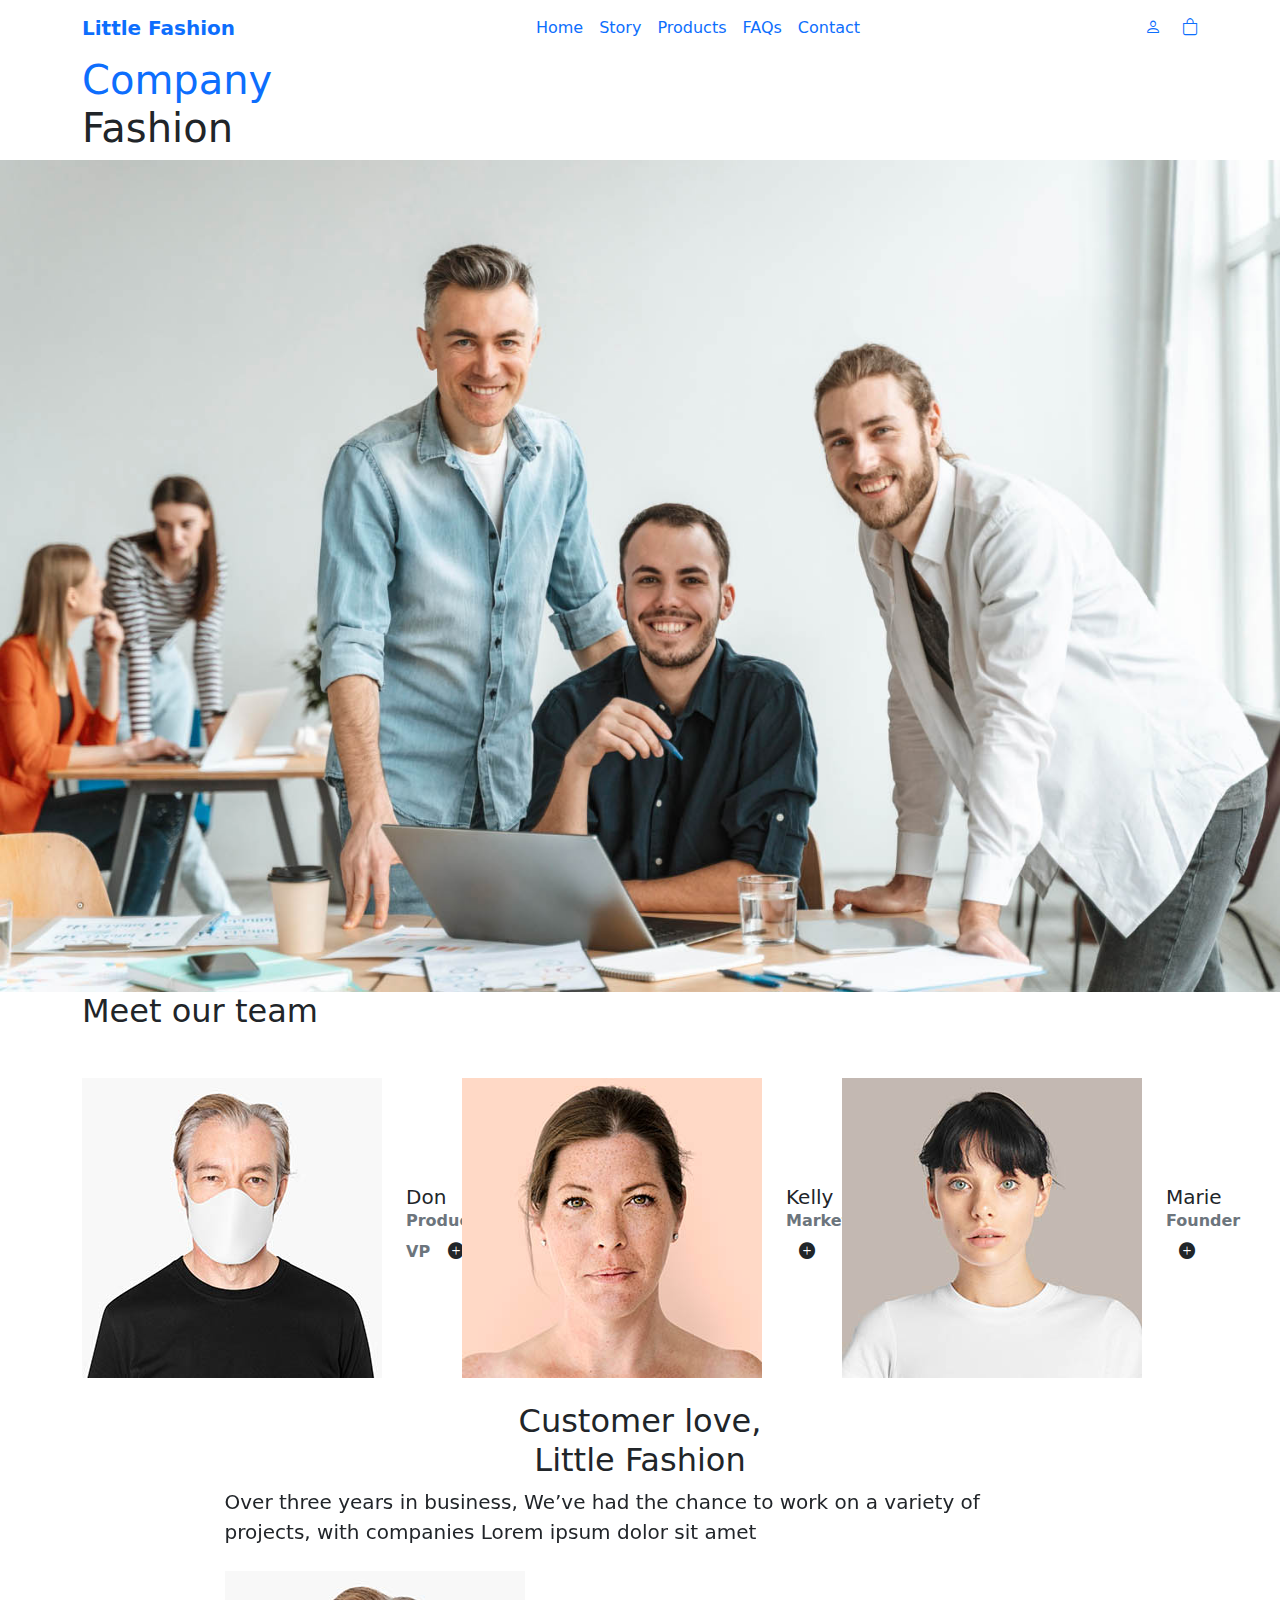
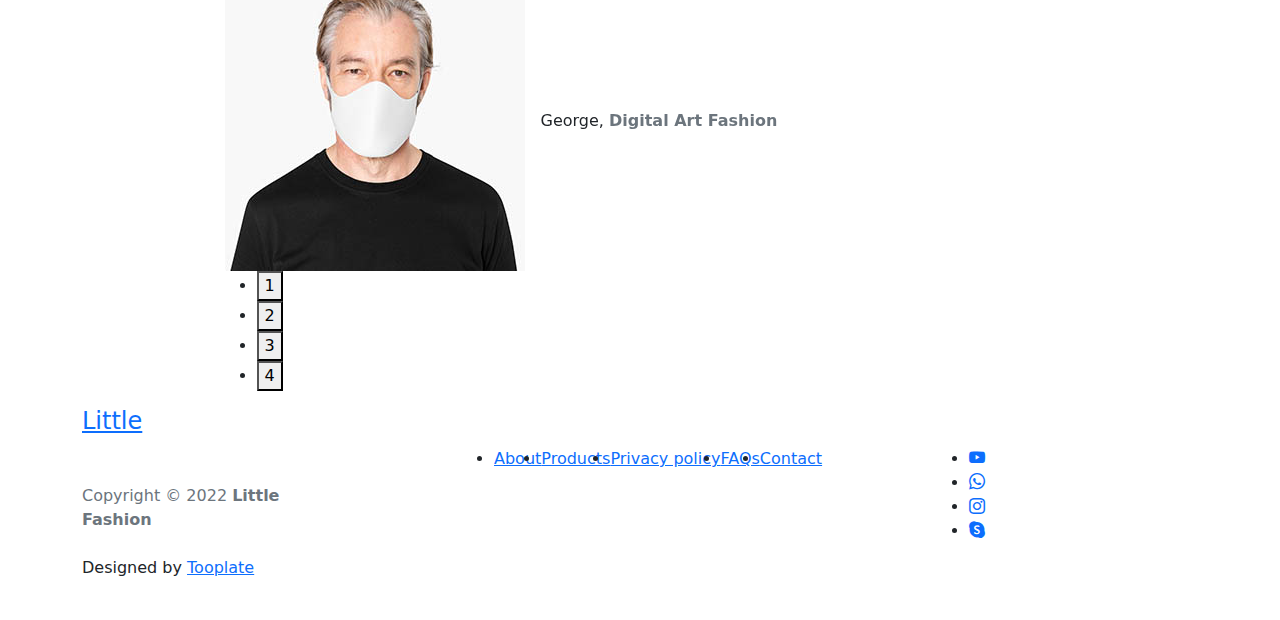
==== about.html @ e92eded9 "home page set" ====
<!doctype html>
<html lang="en">
    <head>
        <meta charset="utf-8">
        <meta name="viewport" content="width=device-width, initial-scale=1">

        <meta name="description" content="">
        <meta name="author" content="">

        <title>Tooplate's Little Fashion - About Page</title>

        <!-- CSS FILES -->
        <link rel="preconnect" href="https://fonts.googleapis.com">

        <link rel="preconnect" href="https://fonts.gstatic.com" crossorigin>

        <link href="https://fonts.googleapis.com/css2?family=Inter:wght@100;300;400;700;900&display=swap" rel="stylesheet">

        <link href="css/bootstrap.min.css" rel="stylesheet">
        <link href="css/bootstrap-icons.css" rel="stylesheet">

        <link rel="stylesheet" href="css/slick.css"/>

        <link href="css/tooplate-little-fashion.css" rel="stylesheet">
        
<!--

Tooplate 2127 Little Fashion

https://www.tooplate.com/view/2127-little-fashion

-->
    </head>
    
    <body>

        <section class="preloader">
            <div class="spinner">
                <span class="sk-inner-circle"></span>
            </div>
        </section>
    
        <main>

            <nav class="navbar navbar-expand-lg">
                <div class="container">
                    <button class="navbar-toggler" type="button" data-bs-toggle="collapse" data-bs-target="#navbarNav" aria-controls="navbarNav" aria-expanded="false" aria-label="Toggle navigation">
                        <span class="navbar-toggler-icon"></span>
                    </button>

                    <a class="navbar-brand" href="index.html">
                        <strong><span>Little</span> Fashion</strong>
                    </a>

                    <div class="d-lg-none">
                        <a href="sign-in.html" class="bi-person custom-icon me-3"></a>

                        <a href="product-detail.html" class="bi-bag custom-icon"></a>
                    </div>

                    <div class="collapse navbar-collapse" id="navbarNav">
                        <ul class="navbar-nav mx-auto">
                            <li class="nav-item">
                                <a class="nav-link" href="index.html">Home</a>
                            </li>

                            <li class="nav-item">
                                <a class="nav-link active" href="about.html">Story</a>
                            </li>

                            <li class="nav-item">
                                <a class="nav-link" href="products.html">Products</a>
                            </li>

                            <li class="nav-item">
                                <a class="nav-link" href="faq.html">FAQs</a>
                            </li>

                            <li class="nav-item">
                                <a class="nav-link" href="contact.html">Contact</a>
                            </li>
                        </ul>

                        <div class="d-none d-lg-block">
                            <a href="sign-in.html" class="bi-person custom-icon me-3"></a>

                            <a href="product-detail.html" class="bi-bag custom-icon"></a>
                        </div>
                    </div>
                </div>
            </nav>

            <header class="site-header section-padding-img site-header-image">
                <div class="container">
                    <div class="row">

                        <div class="col-lg-6 col-12 header-info">
                            <h1>
                                <span class="d-block text-primary">Company</span>
                                <span class="d-block text-dark">Fashion</span>
                            </h1>
                        </div>
                    </div>
                </div>

                <img src="images/header/businesspeople-meeting-office-working.jpg" class="header-image img-fluid" alt="">
            </header>

            <section class="team section-padding">
                <div class="container">
                    <div class="row">

                        <div class="col-12">
                            <h2 class="mb-5">Meet our <span>team</span></h2>
                        </div>

                        <div class="col-lg-4 mb-4 col-12">
                            <div class="team-thumb d-flex align-items-center">
                                <img src="images/people/senior-man-wearing-white-face-mask-covid-19-campaign-with-design-space.jpeg" class="img-fluid custom-circle-image team-image me-4" alt="">

                                <div class="team-info">
                                    <h5 class="mb-0">Don</h5>
                                    <strong class="text-muted">Product, VP</strong>

                                    <!-- Button trigger modal -->
                                    <button type="button" class="btn custom-modal-btn" data-bs-toggle="modal" data-bs-target="#don">
                                      <i class="bi-plus-circle-fill"></i>
                                    </button>

                                </div>
                            </div>
                        </div>

                        <div class="col-lg-4 mb-4 col-12">
                            <div class="team-thumb d-flex align-items-center">
                                <img src="images/people/portrait-british-woman.jpeg" class="img-fluid custom-circle-image team-image me-4" alt="">

                                <div class="team-info">
                                    <h5 class="mb-0">Kelly</h5>
                                    <strong class="text-muted">Marketing</strong>

                                    <!-- Button trigger modal -->
                                    <button type="button" class="btn custom-modal-btn" data-bs-toggle="modal" data-bs-target="#kelly">
                                      <i class="bi-plus-circle-fill"></i>
                                    </button>
                                </div>
                            </div>
                        </div>

                        <div class="col-lg-4 mb-lg-0 mb-4 col-12">
                            <div class="team-thumb d-flex align-items-center">
                                <img src="images/people/beautiful-woman-face-portrait-brown-background.jpeg" class="img-fluid custom-circle-image team-image me-4" alt="">

                                <div class="team-info">
                                    <h5 class="mb-0">Marie</h5>
                                    <strong class="text-muted">Founder</strong>

                                    <!-- Button trigger modal -->
                                    <button type="button" class="btn custom-modal-btn" data-bs-toggle="modal" data-bs-target="#marie">
                                      <i class="bi-plus-circle-fill"></i>
                                    </button>
                                </div>
                            </div>
                        </div>

                    </div>
                </div>
            </section>

            <section class="testimonial section-padding">
                <div class="container">
                    <div class="row">

                        <div class="col-lg-9 mx-auto col-11">
                            <h2 class="text-center">Customer love, <br> <span>Little</span> Fashion</h2>

                            <div class="slick-testimonial">
                                <div class="slick-testimonial-caption">
                                    <p class="lead">Over three years in business, We’ve had the chance to work on a variety of projects, with companies Lorem ipsum dolor sit amet</p>

                                    <div class="slick-testimonial-client d-flex align-items-center mt-4">
                                        <img src="images/people/senior-man-wearing-white-face-mask-covid-19-campaign-with-design-space.jpeg" class="img-fluid custom-circle-image me-3" alt="">

                                        <span>George, <strong class="text-muted">Digital Art Fashion</strong></span>
                                    </div>
                                </div>

                                <div class="slick-testimonial-caption">
                                    <p class="lead">Over three years in business, We’ve had the chance to work on a variety of projects, with companies Lorem ipsum dolor sit amet</p>

                                    <div class="slick-testimonial-client d-flex align-items-center mt-4">
                                        <img src="images/people/beautiful-woman-face-portrait-brown-background.jpeg" class="img-fluid custom-circle-image me-3" alt="">

                                        <span>Sandar, <strong class="text-muted">Zoom Fashion Idea</strong></span>
                                    </div>
                                </div>

                                <div class="slick-testimonial-caption">
                                    <p class="lead">Over three years in business, We’ve had the chance to work on a variety of projects, with companies Lorem ipsum dolor sit amet</p>

                                    <div class="slick-testimonial-client d-flex align-items-center mt-4">
                                        <img src="images/people/portrait-british-woman.jpeg" class="img-fluid custom-circle-image me-3" alt="">

                                        <span>Marie, <strong class="text-muted">Art Fashion Design</strong></span>
                                    </div>
                                </div>

                                <div class="slick-testimonial-caption">
                                    <p class="lead">Over three years in business, We’ve had the chance to work on a variety of projects, with companies Lorem ipsum dolor sit amet</p>

                                    <div class="slick-testimonial-client d-flex align-items-center mt-4">
                                        <img src="images/people/woman-wearing-mask-face-closeup-covid-19-green-background.jpeg" class="img-fluid custom-circle-image me-3" alt="">

                                        <span>Catherine, <strong class="text-muted">Dress Fashion</strong></span>
                                    </div>
                                </div>
                            </div>
                        </div>

                    </div>
                </div>
            </section>

        </main>

        <footer class="site-footer">
            <div class="container">
                <div class="row">

                    <div class="col-lg-3 col-10 me-auto mb-4">
                        <h4 class="text-white mb-3"><a href="index.html">Little</a> Fashion</h4>
                        <p class="copyright-text text-muted mt-lg-5 mb-4 mb-lg-0">Copyright © 2022 <strong>Little Fashion</strong></p>
                        <br>
                        <p class="copyright-text">Designed by <a href="https://www.tooplate.com/" target="_blank">Tooplate</a></p>
                    </div>

                    <div class="col-lg-5 col-8">
                        <h5 class="text-white mb-3">Sitemap</h5>

                        <ul class="footer-menu d-flex flex-wrap">
                            <li class="footer-menu-item"><a href="about.html" class="footer-menu-link">About</a></li>

                            <li class="footer-menu-item"><a href="#" class="footer-menu-link">Products</a></li>

                            <li class="footer-menu-item"><a href="#" class="footer-menu-link">Privacy policy</a></li>

                            <li class="footer-menu-item"><a href="#" class="footer-menu-link">FAQs</a></li>

                            <li class="footer-menu-item"><a href="#" class="footer-menu-link">Contact</a></li>
                        </ul>
                    </div>

                    <div class="col-lg-3 col-4">
                        <h5 class="text-white mb-3">Social</h5>

                        <ul class="social-icon">

                            <li><a href="#" class="social-icon-link bi-youtube"></a></li>

                            <li><a href="#" class="social-icon-link bi-whatsapp"></a></li>

                            <li><a href="#" class="social-icon-link bi-instagram"></a></li>

                            <li><a href="#" class="social-icon-link bi-skype"></a></li>
                        </ul>
                    </div>

                </div>
            </div>
        </footer>

        <!-- TEAM MEMBER MODAL -->
        <div class="modal fade" id="don" tabindex="-1" aria-labelledby="exampleModalLabel" aria-hidden="true">
            <div class="modal-dialog modal-dialog-centered modal-lg">
                <div class="modal-content border-0">
                    <div class="modal-header flex-column">
                        <h3 class="modal-title" id="exampleModalLabel">Don Haruko</h3>

                        <h6 class="text-muted">Product, VP</h6>

                        <button type="button" class="btn-close" data-bs-dismiss="modal" aria-label="Close"></button>
                    </div>

                    <div class="modal-body">
                        <h5 class="mb-4">Over three years in business had the chance to work on variety of projects, with companies</h5>

                        <div class="row mb-4">
                            <div class="col-lg-6 col-12">
                                <p>Lorem ipsum dolor sit amet, consectetur adipiscing elit, sed do eiusmod tempor incididunt ut labore et dolore magna aliqua.</p>
                            </div>

                            <div class="col-lg-6 col-12">
                                <p>Incididunt ut labore et dolore magna aliqua. Quis ipsum suspendisse commodo viverra.</p>
                            </div>
                        </div>

                        <ul class="social-icon">
                            <li class="me-3"><strong>Where to find?</strong></li>

                            <li><a href="#" class="social-icon-link bi-youtube"></a></li>

                            <li><a href="#" class="social-icon-link bi-whatsapp"></a></li>

                            <li><a href="#" class="social-icon-link bi-instagram"></a></li>
                        </ul>
                    </div>
                </div>

            </div>
        </div>

        <!-- TEAM MEMBER MODAL -->
        <div class="modal fade" id="kelly" tabindex="-1" aria-labelledby="exampleModalLabel" aria-hidden="true">
            <div class="modal-dialog modal-dialog-centered modal-lg">
                <div class="modal-content border-0">
                    <div class="modal-header flex-column">
                        <h3 class="modal-title" id="exampleModalLabel">Kelly Lisa</h3>

                        <h6 class="text-muted">Global, Head of Marketing</h6>

                        <button type="button" class="btn-close" data-bs-dismiss="modal" aria-label="Close"></button>
                    </div>

                    <div class="modal-body">
                        <h5 class="mb-4">Over three years in business had the chance to work on variety of projects, with companies</h5>

                        <div class="row mb-4">
                            <div class="col-lg-6 col-12">
                                <p>Lorem ipsum dolor sit amet, consectetur adipiscing elit, sed do eiusmod tempor incididunt ut labore et dolore magna aliqua.</p>
                            </div>

                            <div class="col-lg-6 col-12">
                                <p>Incididunt ut labore et dolore magna aliqua. Quis ipsum suspendisse commodo viverra.</p>
                            </div>
                        </div>

                        <ul class="social-icon">
                            <li class="me-3"><strong>Where to find?</strong></li>

                            <li><a href="#" class="social-icon-link bi-facebook"></a></li>

                            <li><a href="#" class="social-icon-link bi-instagram"></a></li>
                        </ul>
                    </div>
                </div>

            </div>
        </div>

        <!-- TEAM MEMBER MODAL -->
        <div class="modal fade" id="marie" tabindex="-1" aria-labelledby="exampleModalLabel" aria-hidden="true">
            <div class="modal-dialog modal-dialog-centered modal-lg">
                <div class="modal-content border-0">
                    <div class="modal-header flex-column">
                        <h3 class="modal-title" id="exampleModalLabel">Marie Sam</h3>

                        <h6 class="text-muted">Founder & CEO</h6>

                        <button type="button" class="btn-close" data-bs-dismiss="modal" aria-label="Close"></button>
                    </div>

                    <div class="modal-body">
                        <h5 class="mb-4">Over three years in business had the chance to work on variety of projects, with companies</h5>

                        <div class="row mb-4">
                            <div class="col-lg-6 col-12">
                                <p>Lorem ipsum dolor sit amet, consectetur adipiscing elit, sed do eiusmod tempor incididunt ut labore et dolore magna aliqua.</p>
                            </div>

                            <div class="col-lg-6 col-12">
                                <p>Incididunt ut labore et dolore magna aliqua. Quis ipsum suspendisse commodo viverra.</p>
                            </div>
                        </div>

                        <ul class="social-icon">
                            <li class="me-3"><strong>Where to find?</strong></li>

                            <li><a href="#" class="social-icon-link bi-twitter"></a></li>

                            <li><a href="#" class="social-icon-link bi-linkedin"></a></li>

                            <li><a href="#" class="social-icon-link bi-envelope"></a></li>
                        </ul>
                    </div>
                </div>

            </div>
        </div>

        <!-- JAVASCRIPT FILES -->
        <script src="js/jquery.min.js"></script>
        <script src="js/bootstrap.bundle.min.js"></script>
        <script src="js/Headroom.js"></script>
        <script src="js/jQuery.headroom.js"></script>
        <script src="js/slick.min.js"></script>
        <script src="js/custom.js"></script>

    </body>
</html>
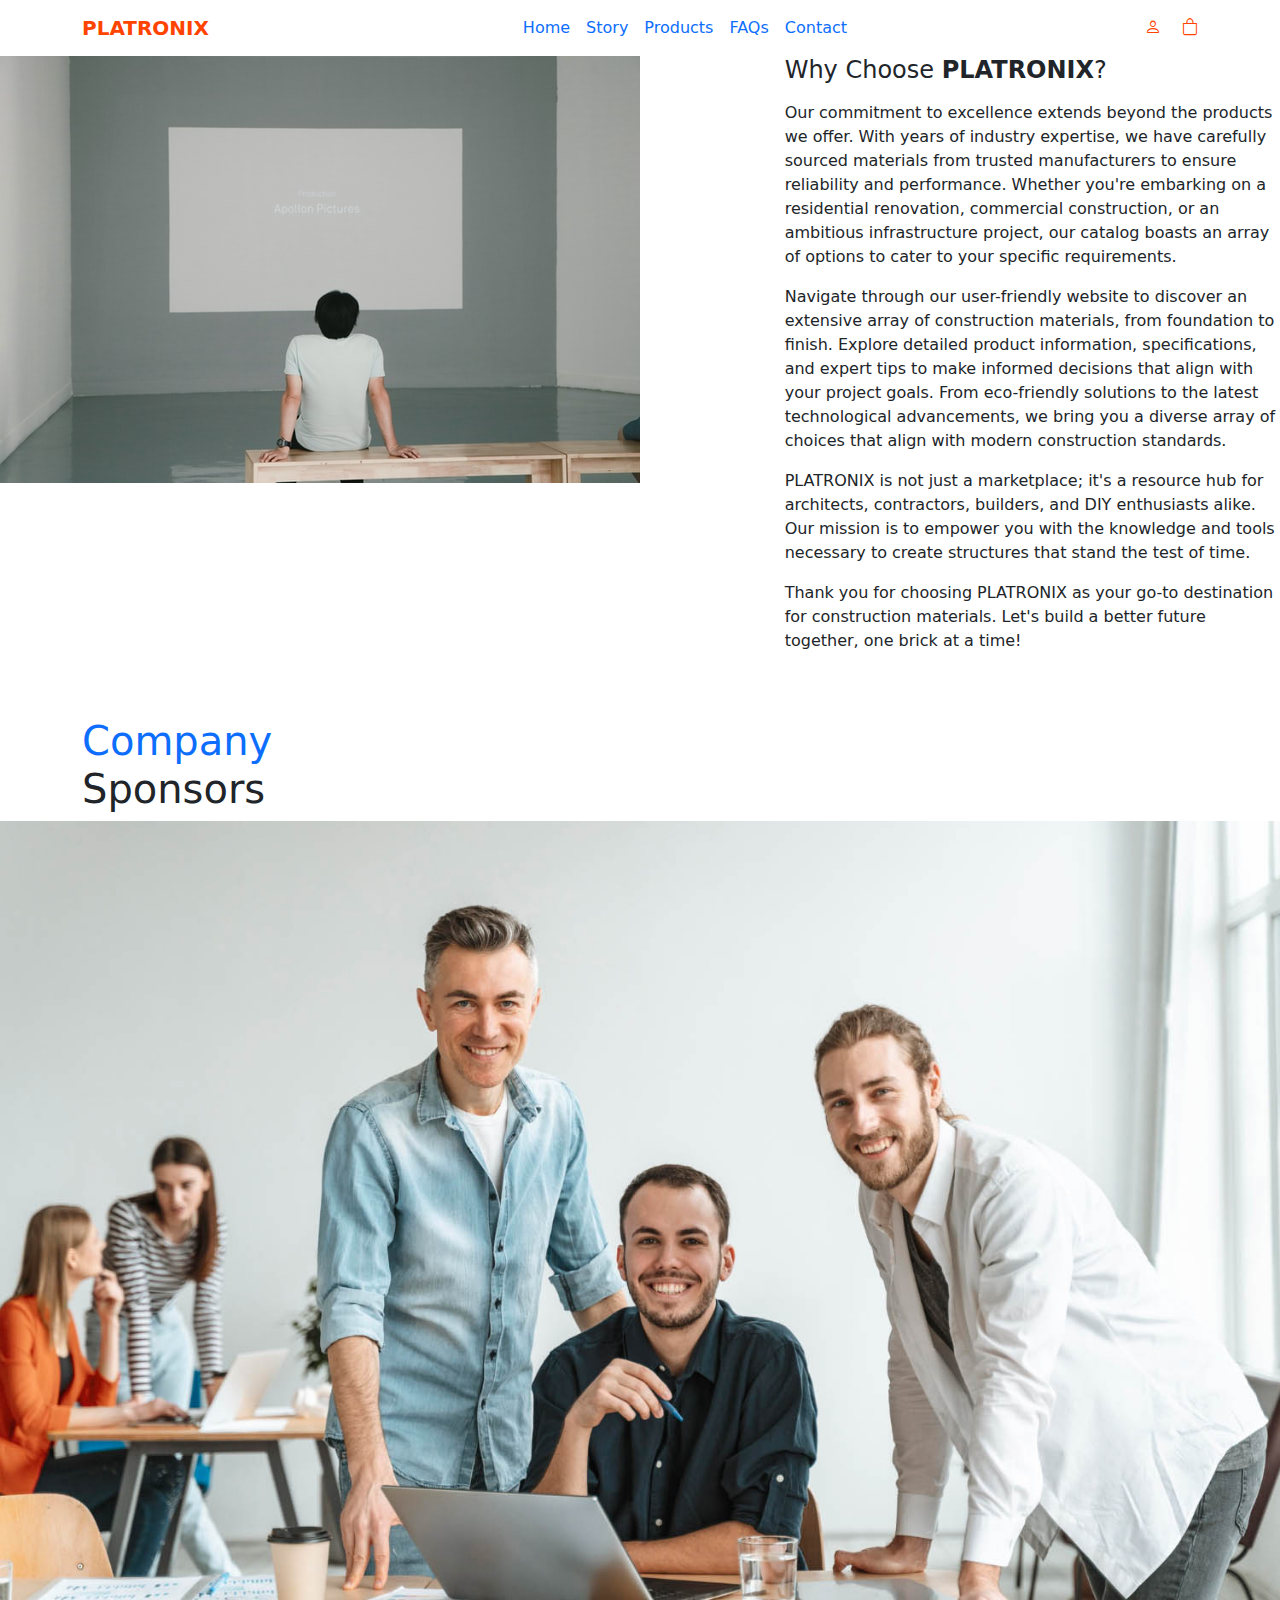
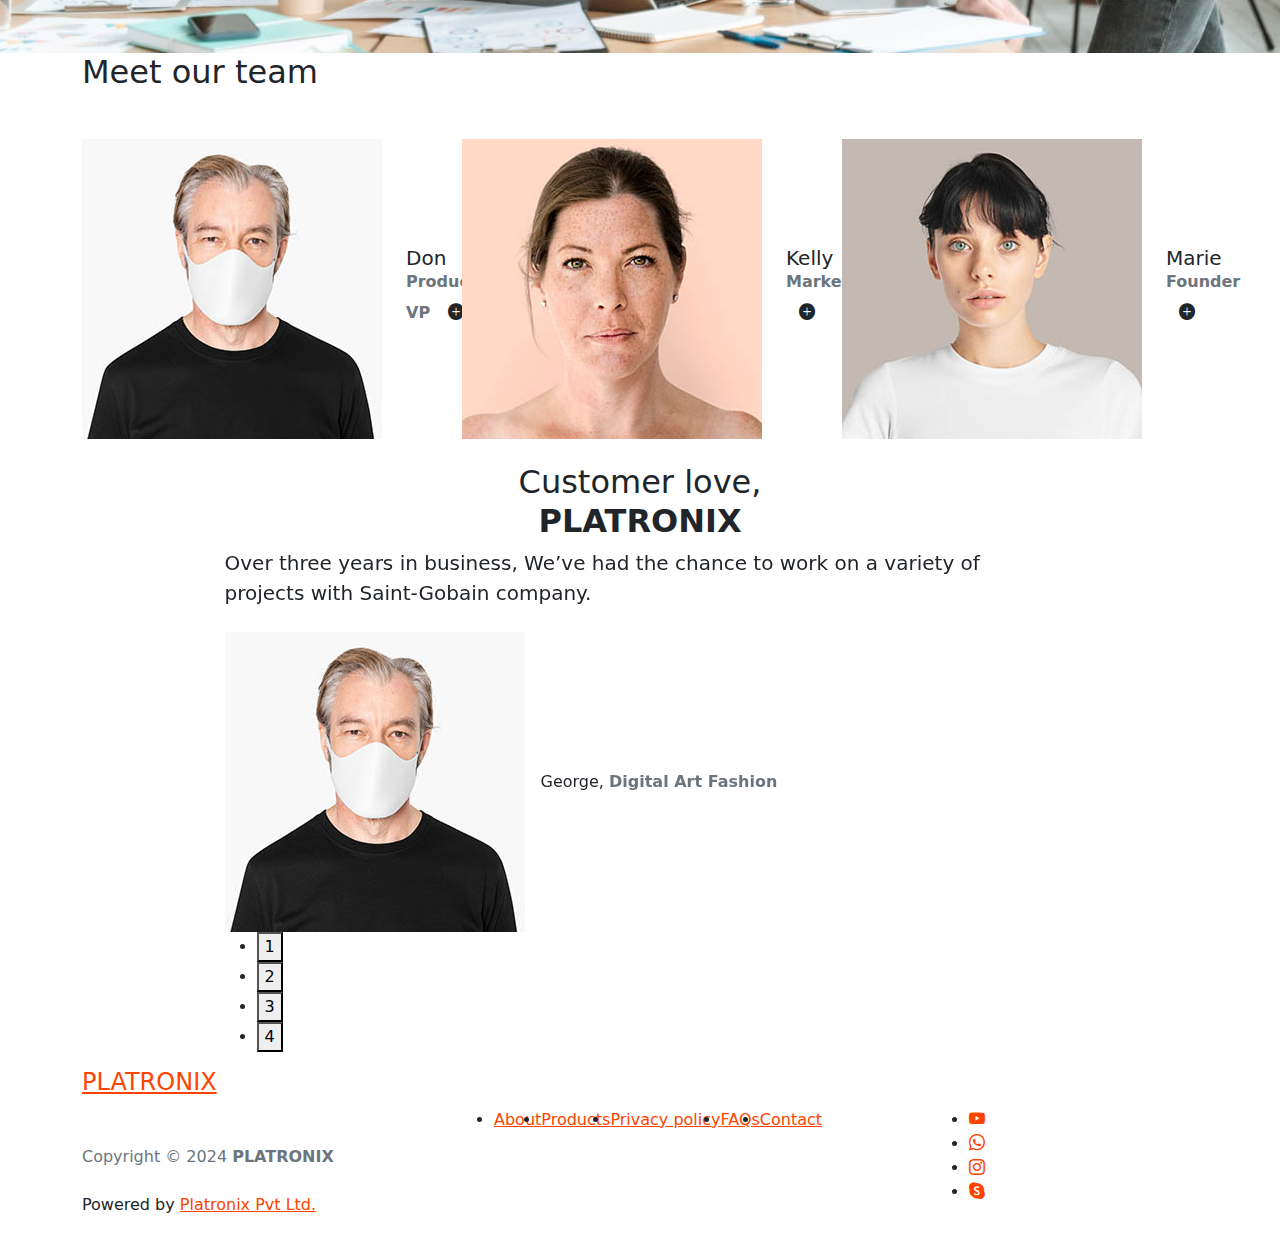
==== commit 6e75505f: "about changed" ====
--- a/about.html
+++ b/about.html
@@ -7,7 +7,7 @@
         <meta name="description" content="">
         <meta name="author" content="">
 
-        <title>Tooplate's Little Fashion - About Page</title>
+        <title>PLATRONIX-learn more</title>
 
         <!-- CSS FILES -->
         <link rel="preconnect" href="https://fonts.googleapis.com">
@@ -48,10 +48,11 @@
                         <span class="navbar-toggler-icon"></span>
                     </button>
 
-                    <a class="navbar-brand" href="index.html">
-                        <strong><span>Little</span> Fashion</strong>
+                    <a class="navbar-brand" >
+                        <strong><span>PLATRONIX</span> 
+                        </strong>
                     </a>
-
+                    
                     <div class="d-lg-none">
                         <a href="sign-in.html" class="bi-person custom-icon me-3"></a>
 
@@ -90,6 +91,34 @@
                 </div>
             </nav>
 
+            <div class="row">
+                <div class="col-lg-7 col-12">
+                    <img src="images/pim-chu-z6NZ76_UTDI-unsplash.jpeg" class="img-fluid" alt="">
+                </div>
+
+                <div class="col-lg-5 col-12">
+                    <div class="d-flex flex-column h-100 ms-lg-4 mt-lg-0 mt-5">
+                        <h4 class="mb-3">Why Choose <span><b>PLATRONIX</b></span>? </h4>
+
+                        <p> Our commitment to excellence extends beyond the products we offer. With years of industry expertise, we have carefully sourced materials from trusted manufacturers to ensure reliability and performance. Whether you're embarking on a residential renovation, commercial construction, or an ambitious infrastructure project, our catalog boasts an array of options to cater to your specific requirements.</p>
+
+                        <p> Navigate through our user-friendly website to discover an extensive array of construction materials, from foundation to finish. Explore detailed product information, specifications, and expert tips to make informed decisions that align with your project goals. From eco-friendly solutions to the latest technological advancements, we bring you a diverse array of choices that align with modern construction standards.</p>
+                        
+                        <P>PLATRONIX is not just a marketplace; it's a resource hub for architects, contractors, builders, and DIY enthusiasts alike. Our mission is to empower you with the knowledge and tools necessary to create structures that stand the test of time.</P>
+                        
+                        <p>Thank you for choosing PLATRONIX as your go-to destination for construction materials. Let's build a better future together, one brick at a time!
+                        </p>
+                        <br><br>
+                        
+                        <div class="mt-2 mt-lg-auto">
+                          
+                                
+                            </a>
+                        </div>
+                    </div>
+                </div>
+            </div>
+
             <header class="site-header section-padding-img site-header-image">
                 <div class="container">
                     <div class="row">
@@ -97,7 +126,7 @@
                         <div class="col-lg-6 col-12 header-info">
                             <h1>
                                 <span class="d-block text-primary">Company</span>
-                                <span class="d-block text-dark">Fashion</span>
+                                <span class="d-block text-dark">Sponsors</span>
                             </h1>
                         </div>
                     </div>
@@ -172,11 +201,11 @@
                     <div class="row">
 
                         <div class="col-lg-9 mx-auto col-11">
-                            <h2 class="text-center">Customer love, <br> <span>Little</span> Fashion</h2>
+                            <h2 class="text-center">Customer love, <br> <span><b>PLATRONIX</b></span></h2>
 
                             <div class="slick-testimonial">
                                 <div class="slick-testimonial-caption">
-                                    <p class="lead">Over three years in business, We’ve had the chance to work on a variety of projects, with companies Lorem ipsum dolor sit amet</p>
+                                    <p class="lead">Over three years in business, We’ve had the chance to work on a variety of projects with  Saint-Gobain company.</p>
 
                                     <div class="slick-testimonial-client d-flex align-items-center mt-4">
                                         <img src="images/people/senior-man-wearing-white-face-mask-covid-19-campaign-with-design-space.jpeg" class="img-fluid custom-circle-image me-3" alt="">
@@ -186,7 +215,7 @@
                                 </div>
 
                                 <div class="slick-testimonial-caption">
-                                    <p class="lead">Over three years in business, We’ve had the chance to work on a variety of projects, with companies Lorem ipsum dolor sit amet</p>
+                                    <p class="lead">Over three years in business, We’ve had the chance to work on a variety of project, with companies Lorem ipsum dolor sit amet</p>
 
                                     <div class="slick-testimonial-client d-flex align-items-center mt-4">
                                         <img src="images/people/beautiful-woman-face-portrait-brown-background.jpeg" class="img-fluid custom-circle-image me-3" alt="">
@@ -228,10 +257,10 @@
                 <div class="row">
 
                     <div class="col-lg-3 col-10 me-auto mb-4">
-                        <h4 class="text-white mb-3"><a href="index.html">Little</a> Fashion</h4>
-                        <p class="copyright-text text-muted mt-lg-5 mb-4 mb-lg-0">Copyright © 2022 <strong>Little Fashion</strong></p>
+                        <h4 class="text-white mb-3"><a href="index.html">PLATRONIX</a></h4>
+                        <p class="copyright-text text-muted mt-lg-5 mb-4 mb-lg-0">Copyright © 2024 <strong>PLATRONIX</strong></p>
                         <br>
-                        <p class="copyright-text">Designed by <a href="https://www.tooplate.com/" target="_blank">Tooplate</a></p>
+                        <p class="copyright-text">Powered by <a href="https://www.tooplate.com/" target="_blank">Platronix Pvt Ltd.</a></p>
                     </div>
 
                     <div class="col-lg-5 col-8">
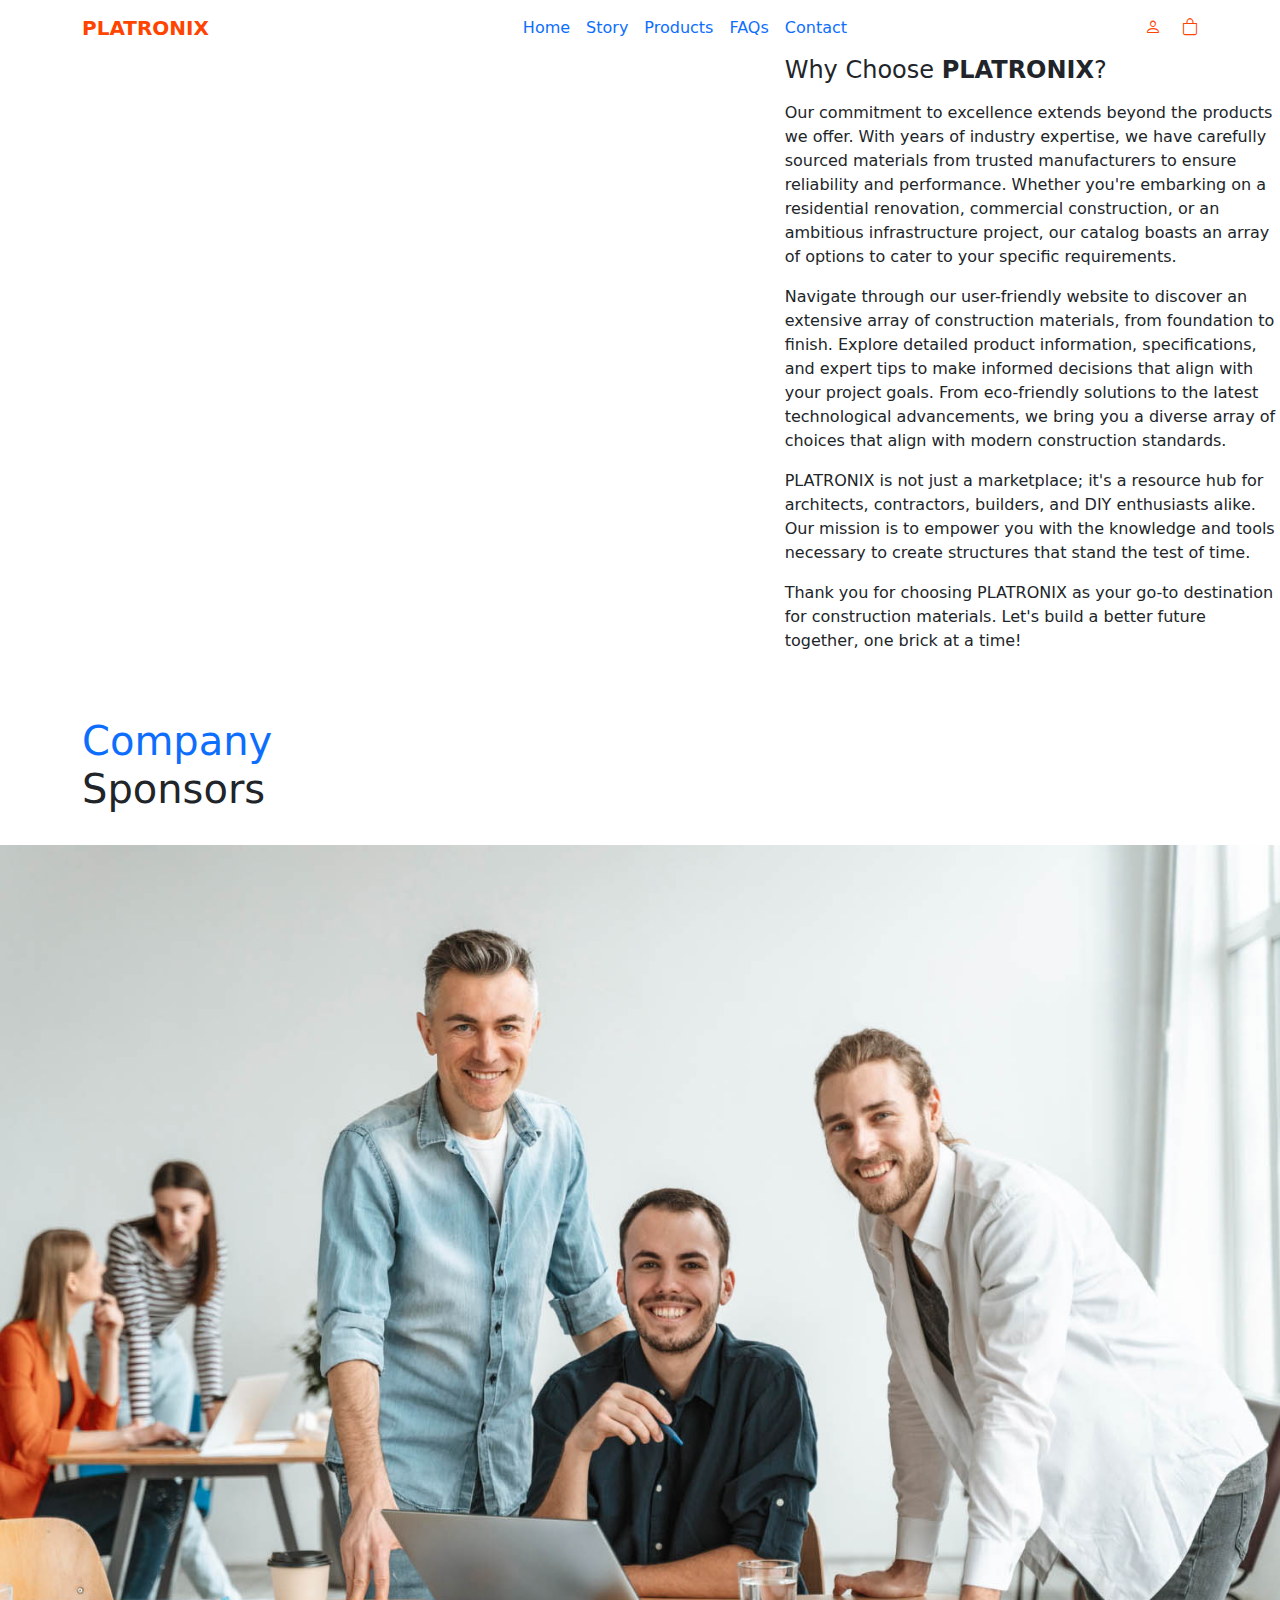
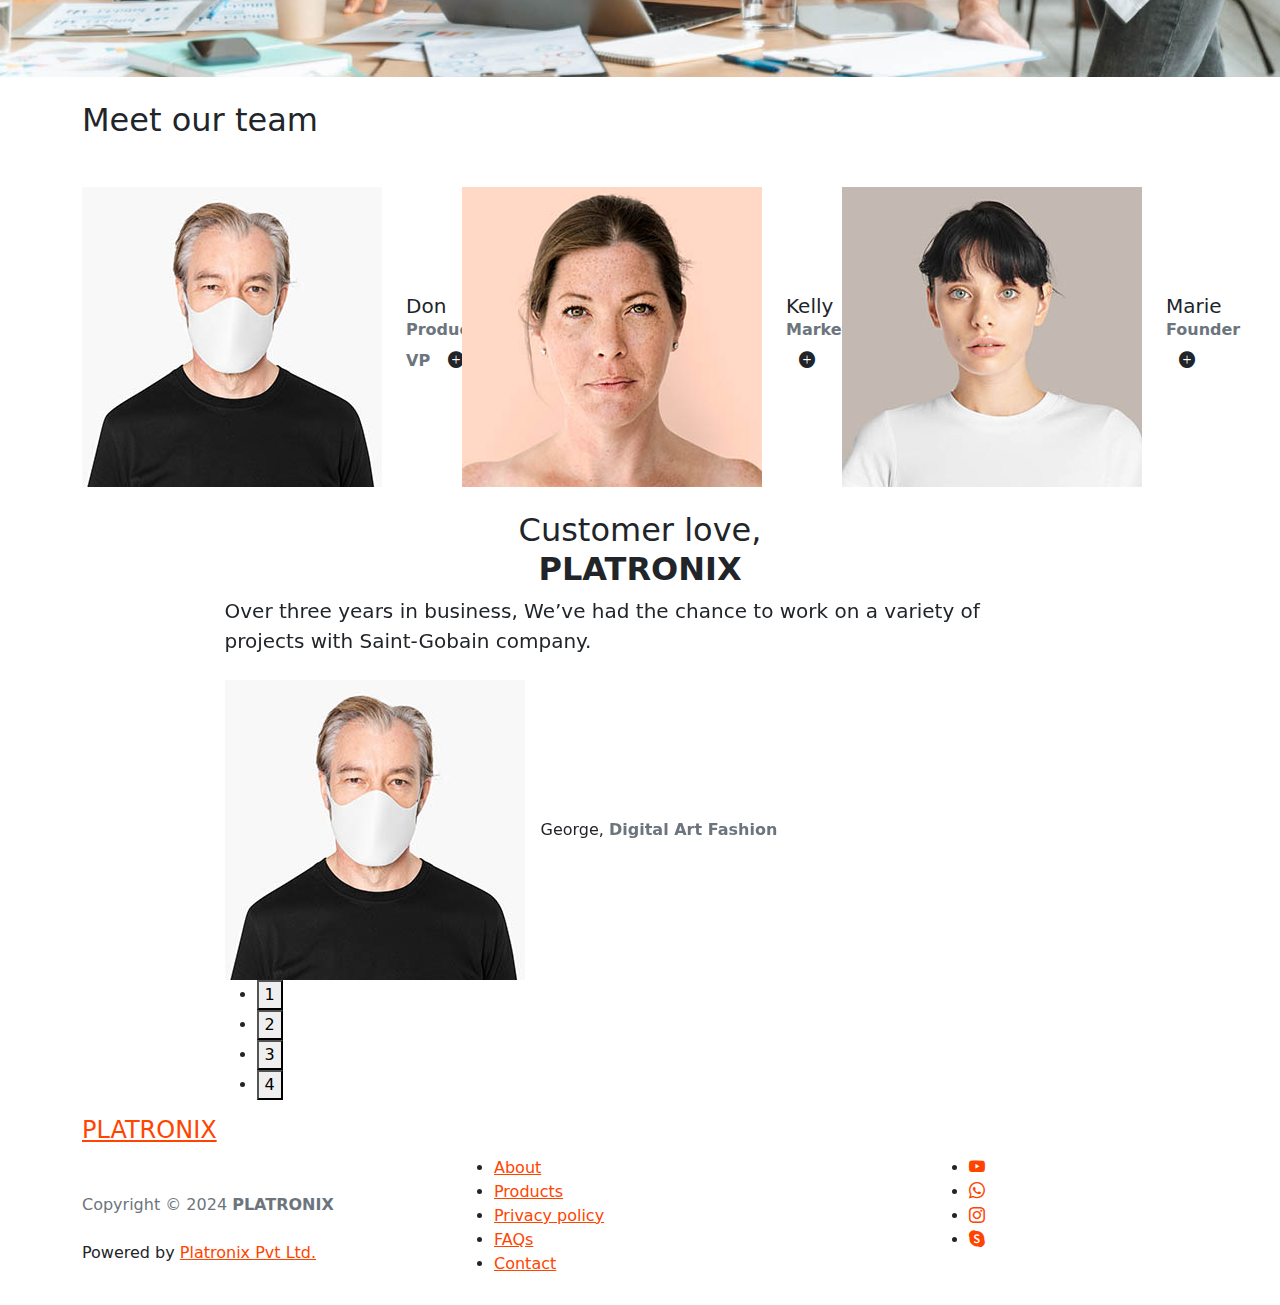
==== commit 6621d1af: "up" ====
--- a/about.html
+++ b/about.html
@@ -130,10 +130,10 @@
                             </h1>
                         </div>
                     </div>
-                </div>
+                </div><br>
 
                 <img src="images/header/businesspeople-meeting-office-working.jpg" class="header-image img-fluid" alt="">
-            </header>
+            </header><br>
 
             <section class="team section-padding">
                 <div class="container">
@@ -266,7 +266,7 @@
                     <div class="col-lg-5 col-8">
                         <h5 class="text-white mb-3">Sitemap</h5>
 
-                        <ul class="footer-menu d-flex flex-wrap">
+                        <ul class="footer-menu ">
                             <li class="footer-menu-item"><a href="about.html" class="footer-menu-link">About</a></li>
 
                             <li class="footer-menu-item"><a href="#" class="footer-menu-link">Products</a></li>
